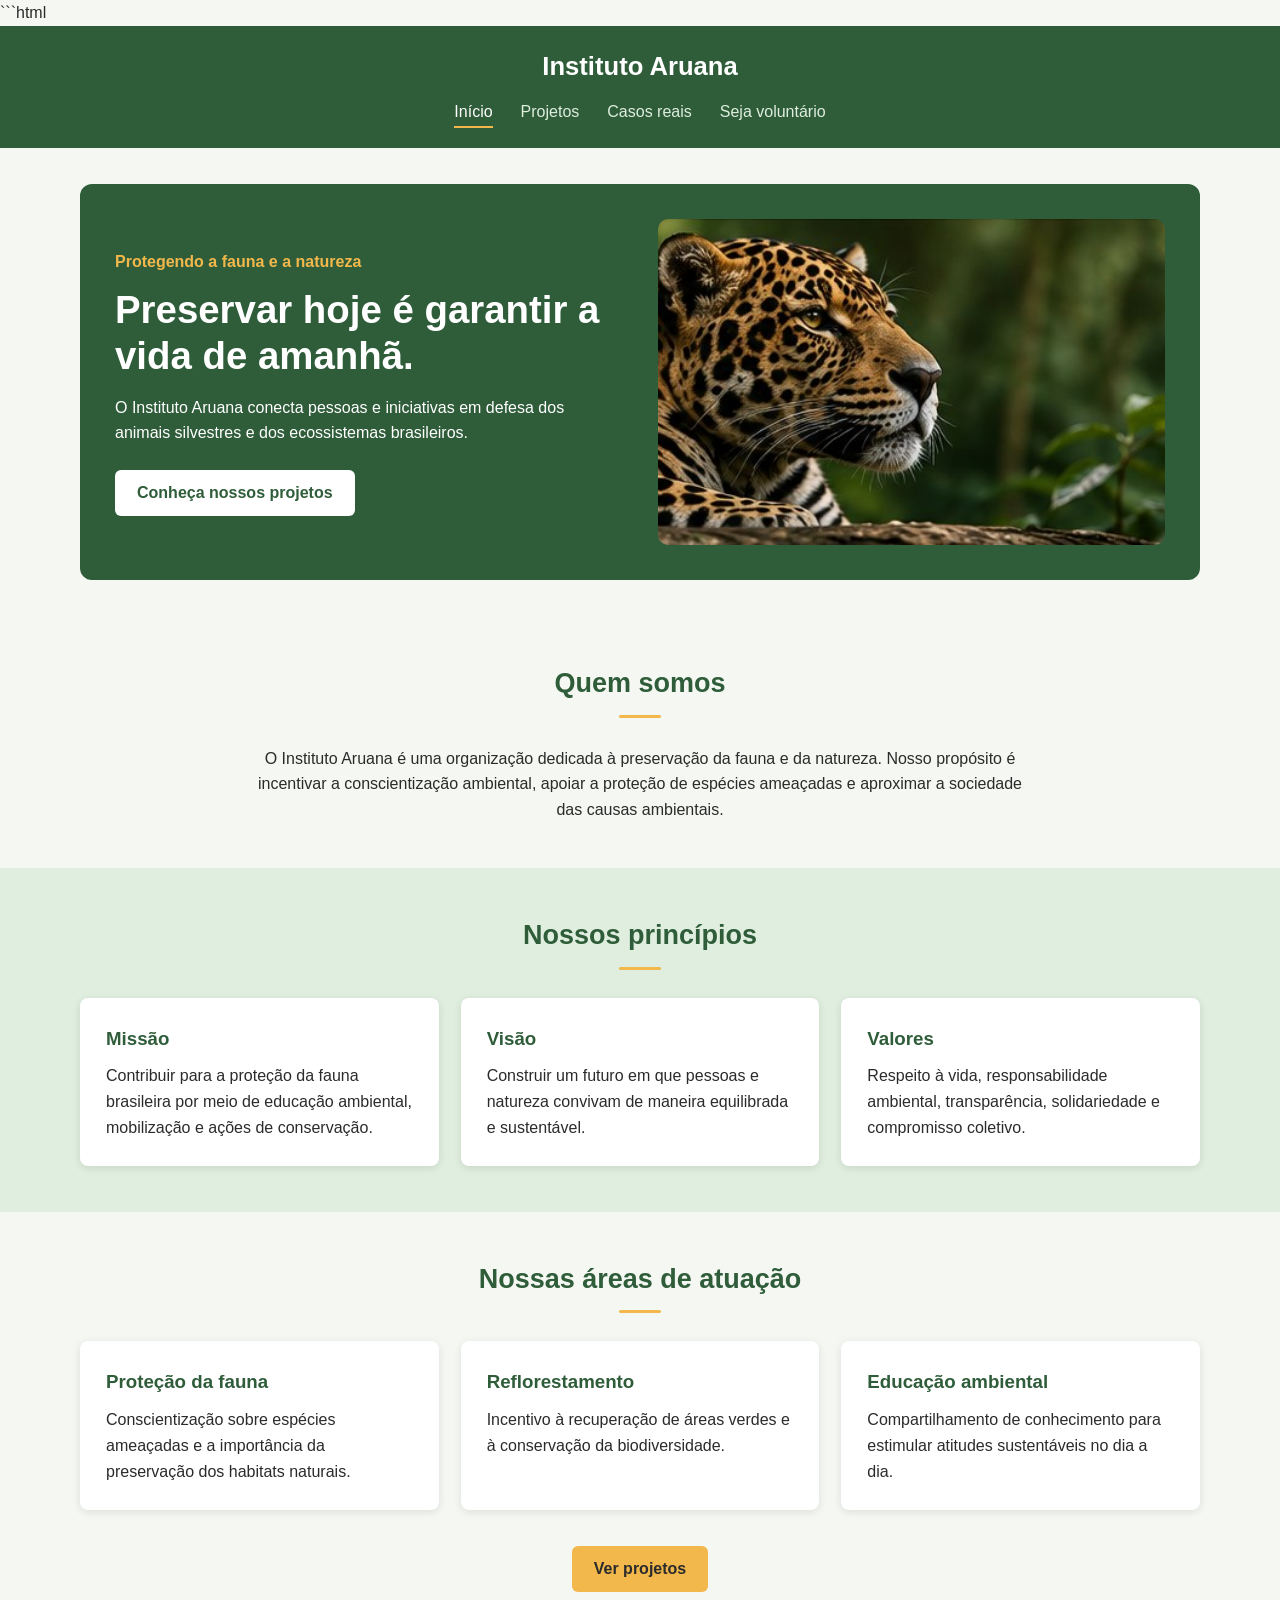
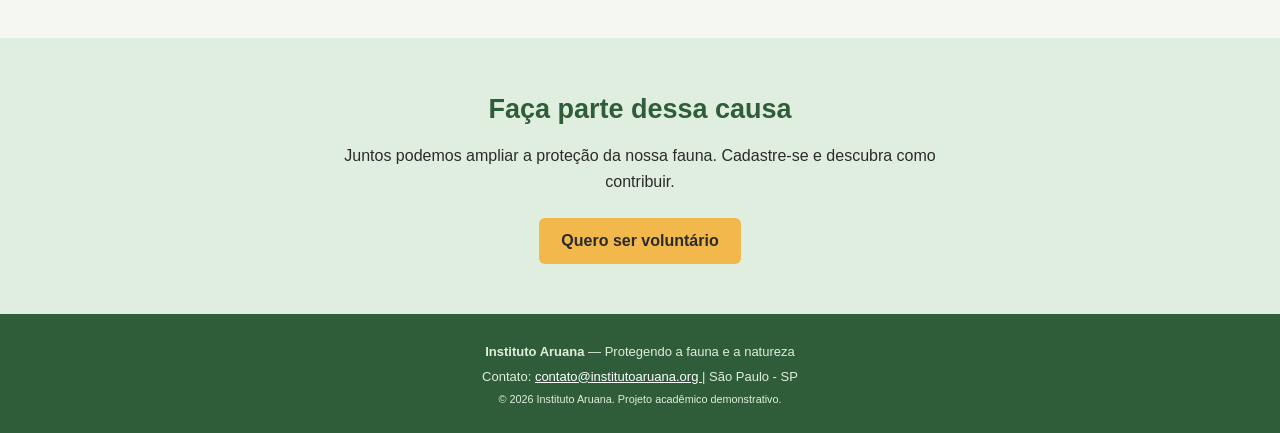
==== projeto1/index.html @ 1559ec9d "projeto finalizado" ====
```html
<!DOCTYPE html>
<html lang="pt-BR">
<head>
  <meta charset="UTF-8">
  <meta name="viewport" content="width=device-width, initial-scale=1.0">
  <meta name="description" content="Conheça o Instituto Aruana e suas iniciativas de proteção da fauna e da natureza brasileira.">

  <title>Início | Instituto Aruana</title>

  <link rel="stylesheet" href="css/index.css">
</head>

<body>
  <header class="topo">
    <a href="index.html" class="logo">Instituto Aruana</a>

    <button
      class="menu-btn"
      aria-label="Abrir menu"
      aria-expanded="false"
      aria-controls="menu"
      type="button"
      >
    </button>

    <nav id="menu" aria-label="Menu principal">
      <a href="index.html" class="ativo" aria-current="page">Início</a>
      <a href="projetos.html">Projetos</a>
      <a href="projetos.html#casos">Casos reais</a>
      <a href="cadastro.html">Seja voluntário</a>
    </nav>
  </header>

  <main>
    <section class="destaque" aria-labelledby="titulo-destaque">
      <div class="conteudo-destaque">
        <p class="etiqueta">Protegendo a fauna e a natureza</p>

        <h1 id="titulo-destaque">
          Preservar hoje é garantir a vida de amanhã.
        </h1>

        <p>
          O Instituto Aruana conecta pessoas e iniciativas em defesa dos
          animais silvestres e dos ecossistemas brasileiros.
        </p>

        <a class="botao botao-claro" href="projetos.html">
          Conheça nossos projetos
        </a>
      </div>

      <img
        src="imagens/fauna-brasileira.jpg"
        alt="Arara em meio à vegetação brasileira"
        width="560"
        height="360"
      >
    </section>

    <section class="secao" aria-labelledby="quem-somos">
      <h2 id="quem-somos">Quem somos</h2>
      <div class="linha-dourada" aria-hidden="true"></div>

      <p class="texto-central">
        O Instituto Aruana é uma organização dedicada à preservação da fauna
        e da natureza. Nosso propósito é incentivar a conscientização
        ambiental, apoiar a proteção de espécies ameaçadas e aproximar a
        sociedade das causas ambientais.
      </p>
    </section>

    <section class="secao secao-suave" aria-labelledby="principios">
      <h2 id="principios">Nossos princípios</h2>
      <div class="linha-dourada" aria-hidden="true"></div>

      <div class="grade">
        <article class="cartao">
          <h3>Missão</h3>
          <p>
            Contribuir para a proteção da fauna brasileira por meio de
            educação ambiental, mobilização e ações de conservação.
          </p>
        </article>

        <article class="cartao">
          <h3>Visão</h3>
          <p>
            Construir um futuro em que pessoas e natureza convivam de maneira
            equilibrada e sustentável.
          </p>
        </article>

        <article class="cartao">
          <h3>Valores</h3>
          <p>
            Respeito à vida, responsabilidade ambiental, transparência,
            solidariedade e compromisso coletivo.
          </p>
        </article>
      </div>
    </section>

    <section class="secao" aria-labelledby="acoes">
      <h2 id="acoes">Nossas áreas de atuação</h2>
      <div class="linha-dourada" aria-hidden="true"></div>

      <div class="grade">
        <article class="cartao">
          <h3>Proteção da fauna</h3>
          <p>
            Conscientização sobre espécies ameaçadas e a importância da
            preservação dos habitats naturais.
          </p>
        </article>

        <article class="cartao">
          <h3>Reflorestamento</h3>
          <p>
            Incentivo à recuperação de áreas verdes e à conservação da
            biodiversidade.
          </p>
        </article>

        <article class="cartao">
          <h3>Educação ambiental</h3>
          <p>
            Compartilhamento de conhecimento para estimular atitudes
            sustentáveis no dia a dia.
          </p>
        </article>
      </div>

      <p class="centro">
        <a class="botao" href="projetos.html">Ver projetos</a>
      </p>
    </section>

    <section class="convite" aria-labelledby="participe">
      <h2 id="participe">Faça parte dessa causa</h2>

      <p>
        Juntos podemos ampliar a proteção da nossa fauna. Cadastre-se e
        descubra como contribuir.
      </p>

      <a class="botao botao-claro" href="cadastro.html">
        Quero ser voluntário
      </a>
    </section>
  </main>

  <footer class="rodape">
    <p>
      <strong>Instituto Aruana</strong> — Protegendo a fauna e a natureza
    </p>

    <p>
      Contato:
      <a href="mailto:contato@institutoaruana.org">
        contato@institutoaruana.org
      </a>
      | São Paulo - SP
    </p>

    <small>
      &copy; 2026 Instituto Aruana. Projeto acadêmico demonstrativo.
    </small>
  </footer>

  <script src="js/index.js" defer></script>
</body>
</html>
---- projeto1/css/index.css ----
:root {
  --verde: #2f5d3a;
  --verde-claro: #dfeede;
  --amarelo: #f2b84b;
  --amarelo-escuro: #e0a532;
  --fundo: #f4f7f2;
  --texto: #2b2b2b;
  --sombra: 0 2px 8px rgba(0, 0, 0, 0.1);
}

* {
  margin: 0;
  padding: 0;
  box-sizing: border-box;
}

html {
  scroll-behavior: smooth;
}

body {
  font-family: Arial, Helvetica, sans-serif;
  color: var(--texto);
  background: var(--fundo);
  line-height: 1.6;
}

a:focus-visible,
button:focus-visible {
  outline: 3px solid var(--amarelo);
  outline-offset: 3px;
}

.topo {
  display: flex;
  flex-direction: column;
  align-items: center;
  gap: 12px;
  padding: 20px;
  background: var(--verde);
  position: sticky;
  top: 0;
  z-index: 10;
}

.logo {
  color: #fff;
  font-size: 1.6rem;
  font-weight: bold;
  text-decoration: none;
}

.menu-btn {
  display: none;
  background: none;
  border: 2px solid var(--verde-claro);
  color: #fff;
  font-size: 1.4rem;
  padding: 2px 12px;
  border-radius: 6px;
  cursor: pointer;
}

.topo nav {
  display: flex;
  justify-content: center;
  align-items: center;
  flex-wrap: wrap;
  gap: 28px;
}

.topo nav a {
  color: var(--verde-claro);
  text-decoration: none;
  padding-bottom: 2px;
  border-bottom: 2px solid transparent;
  transition: color 0.2s, border-color 0.2s;
}

.topo nav a:hover,
.topo nav a.ativo {
  color: #fff;
  border-bottom-color: var(--amarelo);
}

/* Destaque inicial */
.destaque {
  max-width: 1120px;
  margin: 36px auto;
  padding: 35px;
  background: var(--verde);
  color: #fff;
  border-radius: 12px;
  display: grid;
  grid-template-columns: 1fr 1fr;
  gap: 35px;
  align-items: center;
}

.destaque h1 {
  font-size: clamp(26px, 3vw, 42px);
  line-height: 1.2;
  margin: 8px 0 16px;
}

.destaque p {
  margin-bottom: 12px;
}

.etiqueta {
  color: var(--amarelo);
  font-weight: bold;
}

.destaque img {
  width: 100%;
  height: auto;
  aspect-ratio: 14 / 9;
  object-fit: cover;
  border-radius: 10px;
  background: var(--verde-claro);
}

.botao {
  display: inline-block;
  padding: 10px 22px;
  background: var(--amarelo);
  color: var(--texto);
  border-radius: 6px;
  text-decoration: none;
  font-weight: bold;
  margin-top: 12px;
  transition: background 0.2s;
}

.botao:hover {
  background: var(--amarelo-escuro);
}

.botao-claro {
  background: #fff;
  color: var(--verde);
}

.botao-claro:hover {
  background: var(--verde-claro);
}

.secao {
  padding: 46px 24px;
  max-width: 1168px;
  margin: auto;
}

.secao h2,
.convite h2 {
  text-align: center;
  margin: 0;
  font-size: 27px;
  color: var(--verde);
}

.linha-dourada {
  width: 42px;
  height: 3px;
  background: var(--amarelo);
  margin: 9px auto 28px;
  border-radius: 2px;
}

.texto-central {
  max-width: 790px;
  margin: auto;
  text-align: center;
}

.secao-suave {
  max-width: none;
  background: var(--verde-claro);
}

.secao-suave .grade {
  max-width: 1120px;
  margin: auto;
}

.grade {
  display: grid;
  grid-template-columns: repeat(3, minmax(0, 1fr));
  gap: 22px;
}

.cartao {
  background: #fff;
  border-radius: 8px;
  padding: 26px;
  box-shadow: var(--sombra);
}

.cartao h3 {
  color: var(--verde);
  margin: 0 0 10px;
}

.cartao p {
  margin: 0;
}

.centro {
  text-align: center;
  margin-top: 24px;
}

.convite {
  background: var(--verde-claro);
  padding: 50px 20px;
  text-align: center;
}

.convite p {
  max-width: 650px;
  margin: 12px auto;
}

.convite .botao {
  background: var(--amarelo);
  color: var(--texto);
}

.rodape {
  background: var(--verde);
  color: var(--verde-claro);
  text-align: center;
  padding: 24px 16px;
  font-size: 13px;
}

.rodape p {
  margin: 4px 0;
}

.rodape a {
  color: #fff;
}

@media (max-width: 760px) {
  .destaque {
    grid-template-columns: 1fr;
    margin: 18px 14px;
    padding: 25px;
  }

  .grade {
    grid-template-columns: 1fr;
  }

  .secao {
    padding: 34px 18px;
  }
}

@media (max-width: 700px) {
  .menu-btn {
    display: block;
  }

  .topo nav {
    display: none;
    flex-direction: column;
    gap: 12px;
  }

  .topo nav.aberto {
    display: flex;
  }

  .destaque h1 {
    font-size: 2rem;
  }
}

@media (prefers-reduced-motion: reduce) {
  *,
  *::before,
  *::after {
    scroll-behavior: auto !important;
    transition: none !important;
  }
}
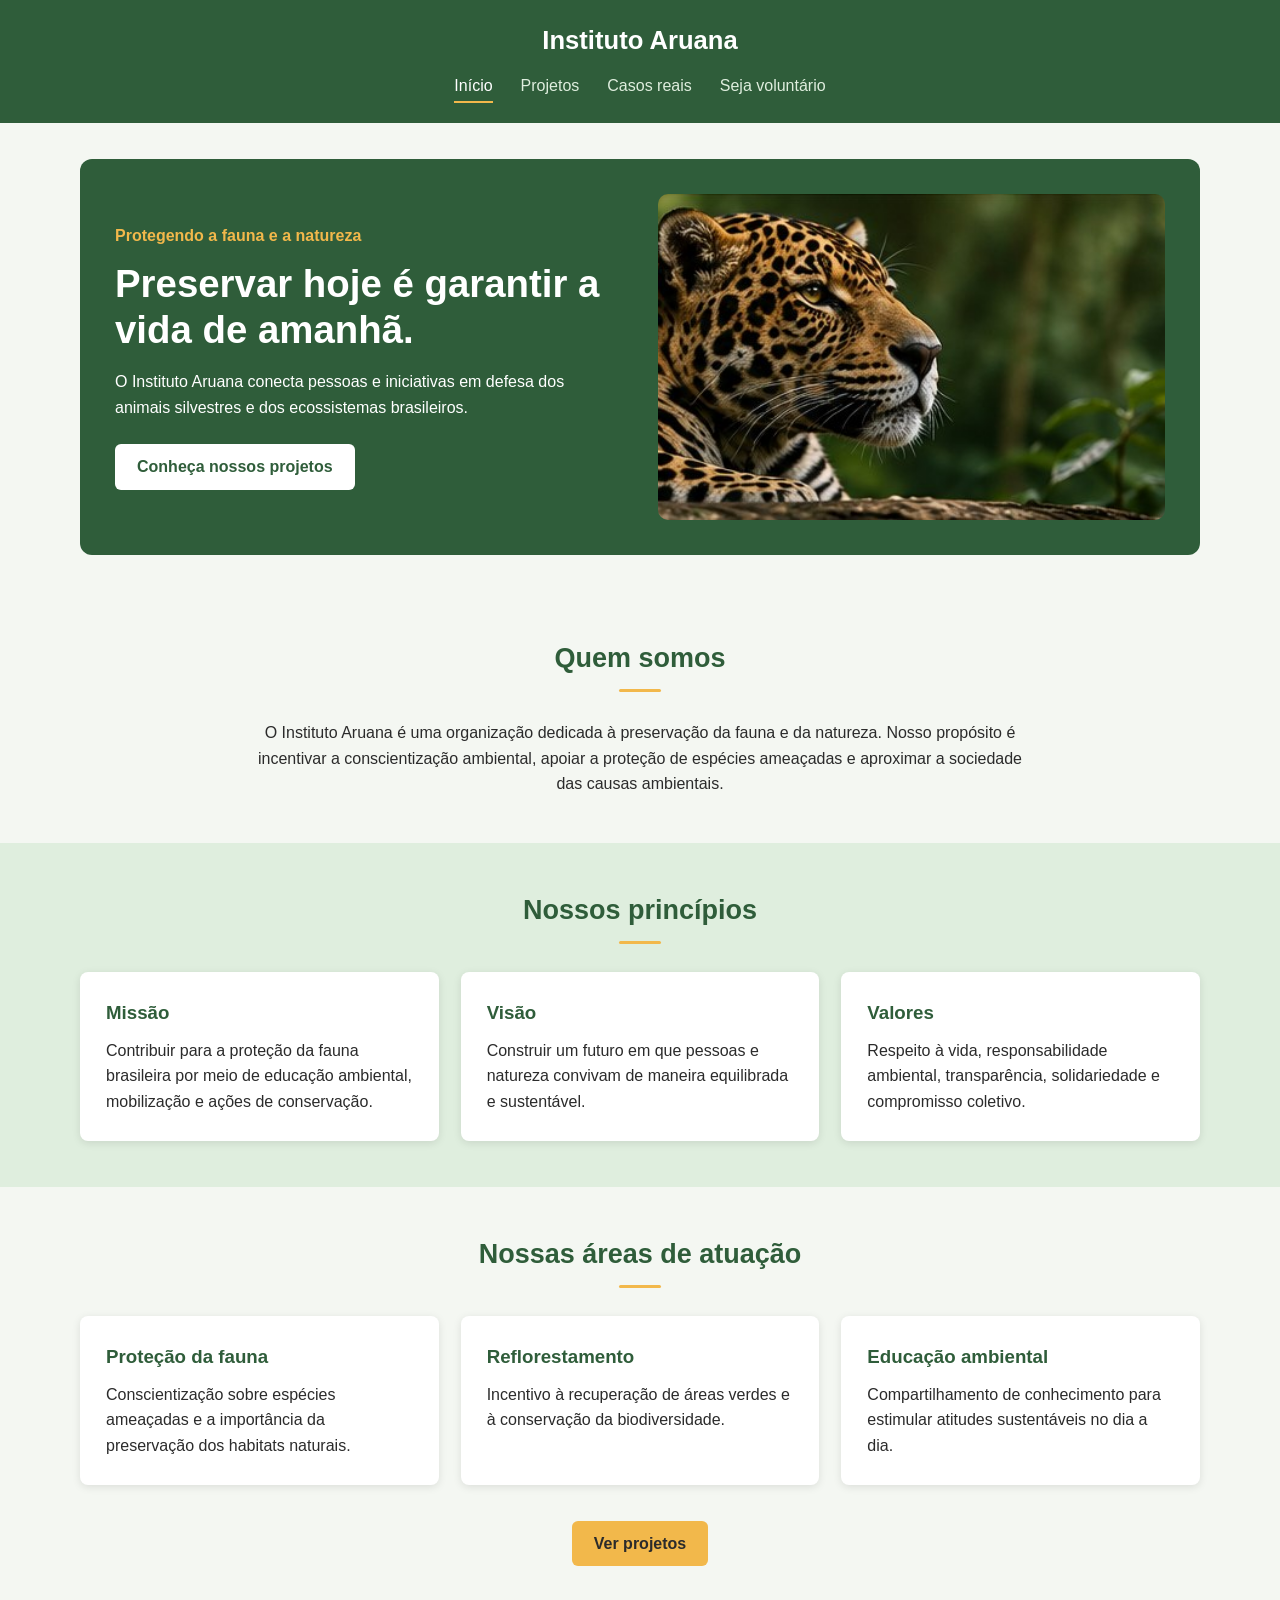
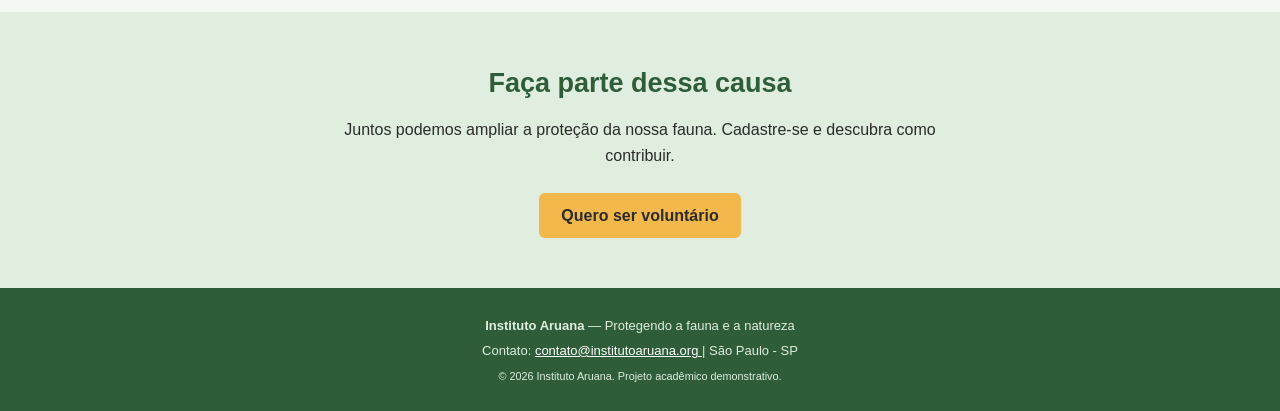
==== commit 65d80712: "wip" ====
--- a/projeto1/index.html
+++ b/projeto1/index.html
@@ -1,4 +1,3 @@
-```html
 <!DOCTYPE html>
 <html lang="pt-BR">
 <head>
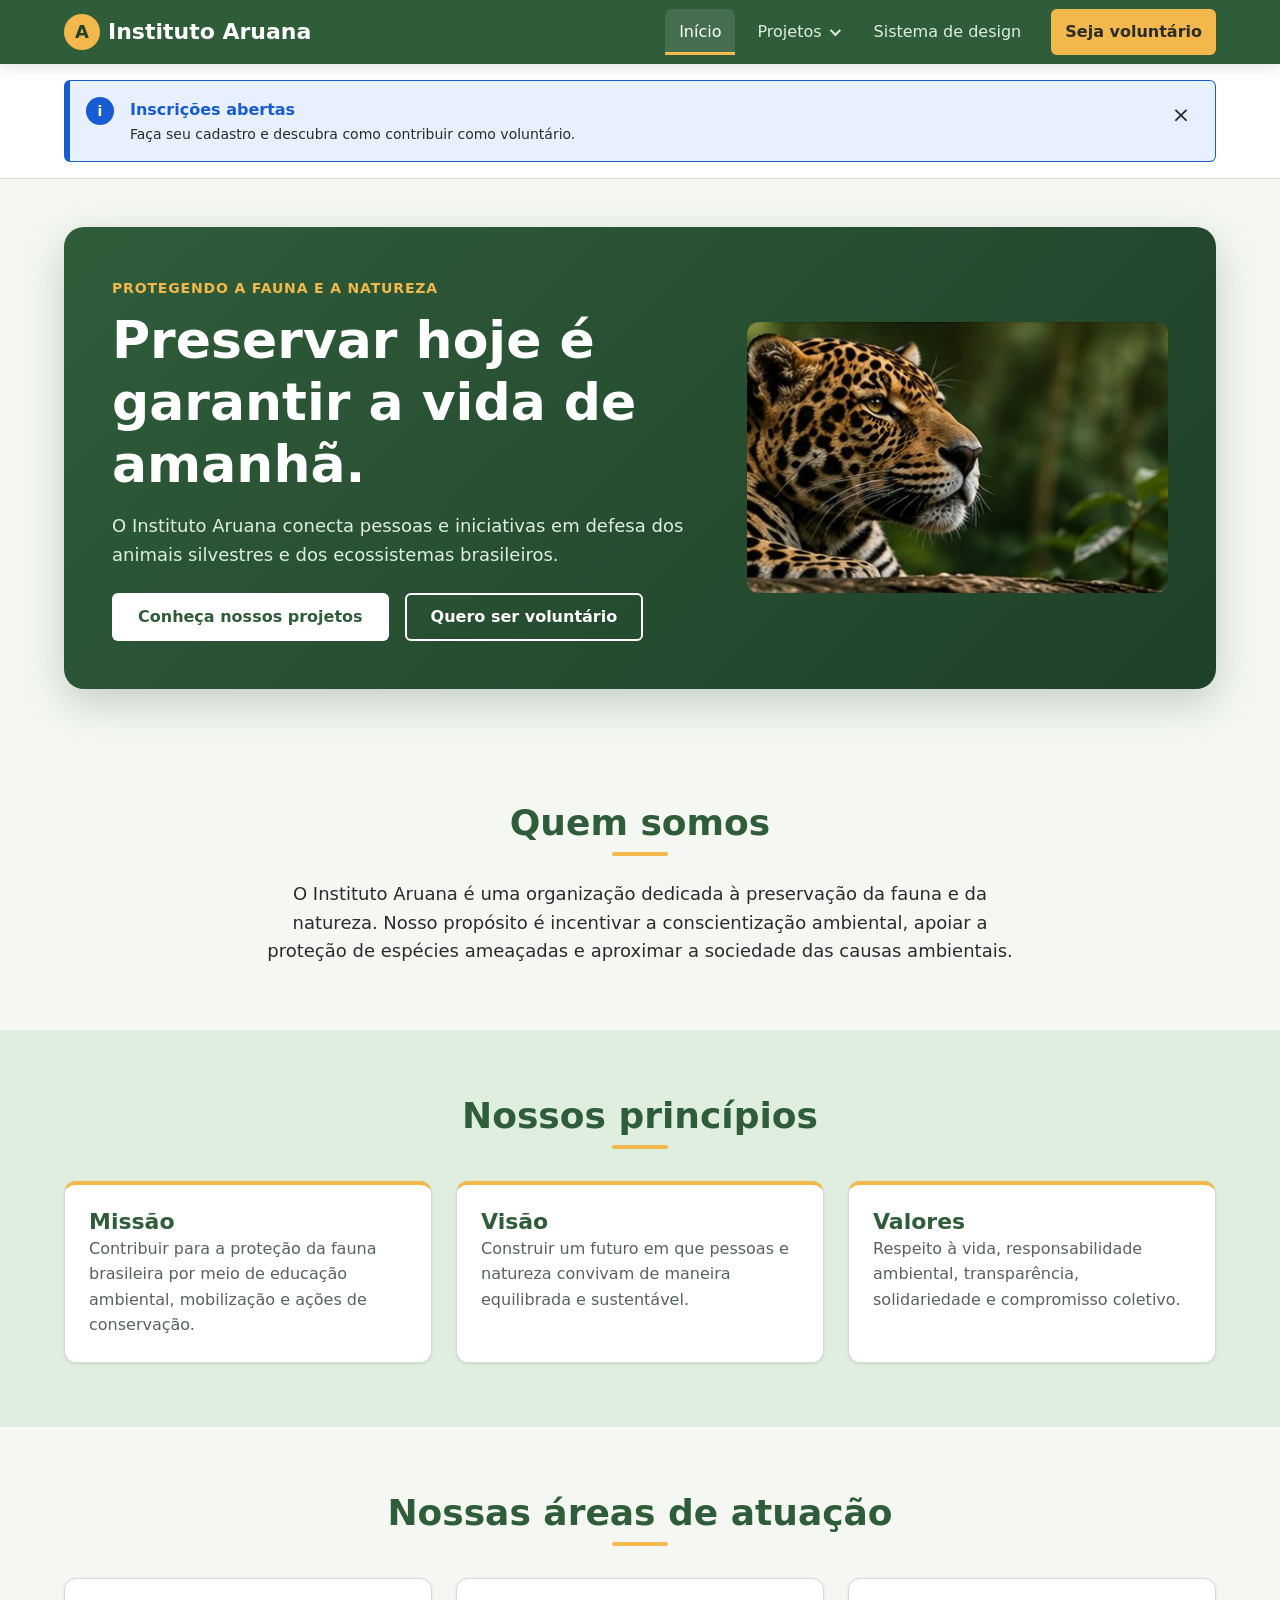
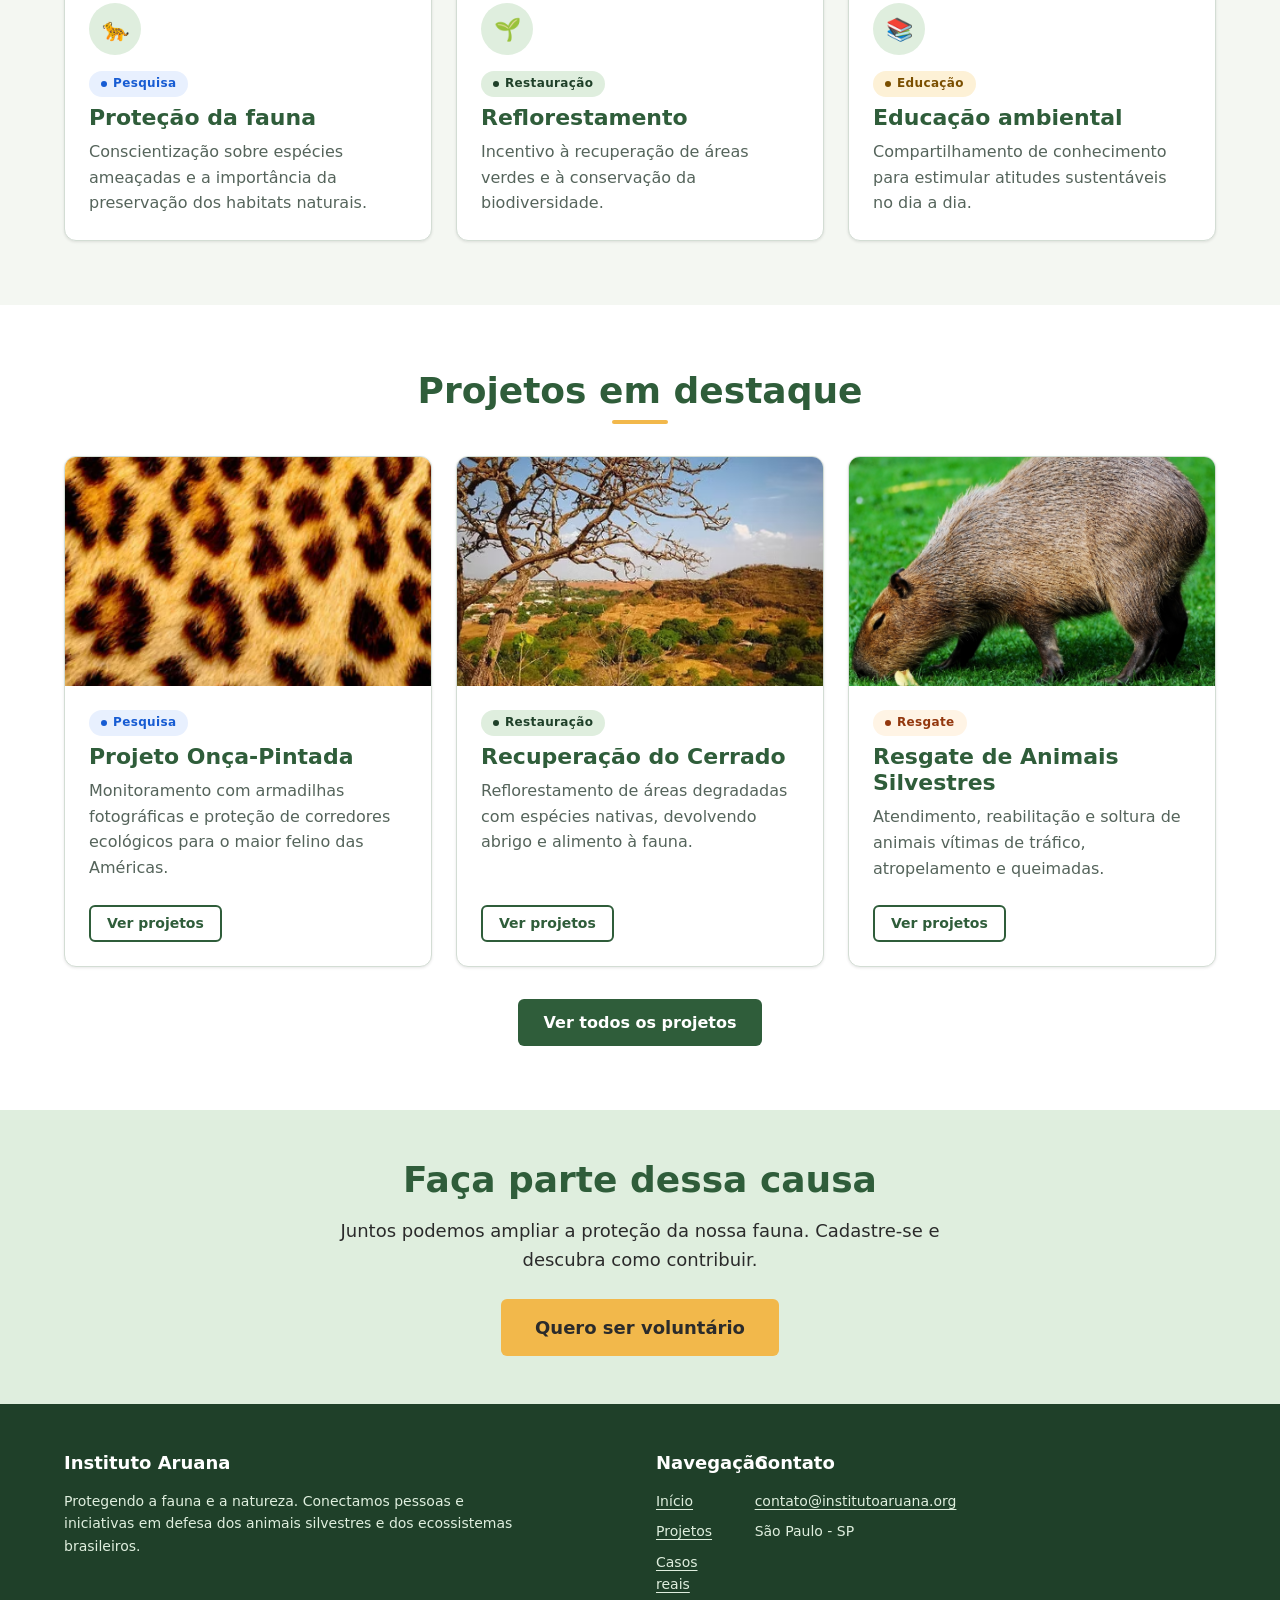
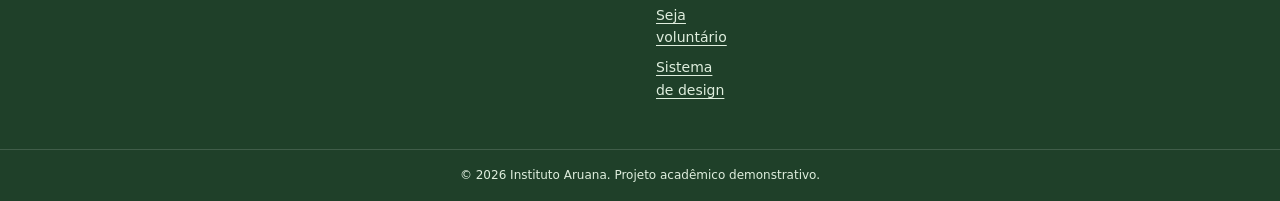
==== commit 302313a8: "atividade 2" ====
--- a/projeto1/index.html
+++ b/projeto1/index.html
@@ -4,170 +4,238 @@
   <meta charset="UTF-8">
   <meta name="viewport" content="width=device-width, initial-scale=1.0">
   <meta name="description" content="Conheça o Instituto Aruana e suas iniciativas de proteção da fauna e da natureza brasileira.">
-
   <title>Início | Instituto Aruana</title>
-
-  <link rel="stylesheet" href="css/index.css">
+  <link rel="stylesheet" href="css/style.css">
 </head>
 
 <body>
+  <a class="pular-link" href="#conteudo">Ir para o conteúdo</a>
+
   <header class="topo">
-    <a href="index.html" class="logo">Instituto Aruana</a>
-
-    <button
-      class="menu-btn"
-      aria-label="Abrir menu"
-      aria-expanded="false"
-      aria-controls="menu"
-      type="button"
-      >
-    </button>
-
-    <nav id="menu" aria-label="Menu principal">
-      <a href="index.html" class="ativo" aria-current="page">Início</a>
-      <a href="projetos.html">Projetos</a>
-      <a href="projetos.html#casos">Casos reais</a>
-      <a href="cadastro.html">Seja voluntário</a>
-    </nav>
+    <div class="container topo__interno">
+      <a href="index.html" class="logo" aria-label="Instituto Aruana - página inicial">
+        <span class="logo__marca" aria-hidden="true">A</span>
+        Instituto Aruana
+      </a>
+
+      <button class="menu-btn" id="menu-btn" type="button"
+              aria-label="Abrir menu" aria-expanded="false" aria-controls="menu">
+        <span class="menu-btn__barra"></span>
+        <span class="menu-btn__barra"></span>
+        <span class="menu-btn__barra"></span>
+      </button>
+
+      <nav class="menu" id="menu" aria-label="Menu principal">
+        <ul class="menu__lista">
+          <li><a href="index.html" class="menu__link ativo" aria-current="page">Início</a></li>
+
+          <li class="menu__item--sub">
+            <button class="menu__link menu__toggle" type="button"
+                    aria-expanded="false" aria-haspopup="true" aria-controls="submenu-projetos">
+              Projetos
+            </button>
+            <ul class="submenu" id="submenu-projetos">
+              <li><a class="menu__link" href="projetos.html">Todos os projetos</a></li>
+              <li><a class="menu__link" href="projetos.html#casos">Casos reais</a></li>
+              <li><a class="menu__link" href="projetos.html#como-ajudar">Como ajudar</a></li>
+            </ul>
+          </li>
+
+          <li><a href="sistema-design.html" class="menu__link">Sistema de design</a></li>
+          <li><a href="cadastro.html" class="menu__link menu__link--destaque">Seja voluntário</a></li>
+        </ul>
+      </nav>
+    </div>
   </header>
 
-  <main>
-    <section class="destaque" aria-labelledby="titulo-destaque">
-      <div class="conteudo-destaque">
-        <p class="etiqueta">Protegendo a fauna e a natureza</p>
-
-        <h1 id="titulo-destaque">
-          Preservar hoje é garantir a vida de amanhã.
-        </h1>
-
-        <p>
-          O Instituto Aruana conecta pessoas e iniciativas em defesa dos
-          animais silvestres e dos ecossistemas brasileiros.
+  <main id="conteudo">
+    <div class="faixa-aviso">
+      <div class="container">
+        <div class="alerta alerta--info" role="status">
+          <span class="alerta__icone" aria-hidden="true">i</span>
+          <div class="alerta__conteudo">
+            <strong class="alerta__titulo">Inscrições abertas</strong>
+            <p>Faça seu cadastro e descubra como contribuir como voluntário.</p>
+          </div>
+          <button class="botao-icone" type="button" data-alerta-fechar aria-label="Fechar aviso">×</button>
+        </div>
+      </div>
+    </div>
+
+    <section class="hero" aria-labelledby="titulo-destaque">
+      <div class="container">
+        <div class="hero__caixa">
+          <div class="grid-12 grid-12--centro grid-12--largo">
+            <div class="col-12 col-md-7">
+              <span class="etiqueta">Protegendo a fauna e a natureza</span>
+              <h1 id="titulo-destaque">Preservar hoje é garantir a vida de amanhã.</h1>
+              <p>O Instituto Aruana conecta pessoas e iniciativas em defesa dos animais silvestres e dos ecossistemas brasileiros.</p>
+              <div class="botoes">
+                <a class="botao botao--claro" href="projetos.html">Conheça nossos projetos</a>
+                <a class="botao botao--contorno-claro" href="cadastro.html">Quero ser voluntário</a>
+              </div>
+            </div>
+
+            <div class="col-12 col-md-5">
+              <img class="hero__imagem" src="imagens/fauna-brasileira.jpg"
+                   alt="Arara em meio à vegetação brasileira" width="560" height="360">
+            </div>
+          </div>
+        </div>
+      </div>
+    </section>
+
+    <section class="secao" aria-labelledby="quem-somos">
+      <div class="container">
+        <h2 class="titulo-secao" id="quem-somos">Quem somos</h2>
+        <p class="texto-central">
+          O Instituto Aruana é uma organização dedicada à preservação da fauna e da natureza.
+          Nosso propósito é incentivar a conscientização ambiental, apoiar a proteção de espécies
+          ameaçadas e aproximar a sociedade das causas ambientais.
         </p>
-
-        <a class="botao botao-claro" href="projetos.html">
-          Conheça nossos projetos
-        </a>
-      </div>
-
-      <img
-        src="imagens/fauna-brasileira.jpg"
-        alt="Arara em meio à vegetação brasileira"
-        width="560"
-        height="360"
-      >
-    </section>
-
-    <section class="secao" aria-labelledby="quem-somos">
-      <h2 id="quem-somos">Quem somos</h2>
-      <div class="linha-dourada" aria-hidden="true"></div>
-
-      <p class="texto-central">
-        O Instituto Aruana é uma organização dedicada à preservação da fauna
-        e da natureza. Nosso propósito é incentivar a conscientização
-        ambiental, apoiar a proteção de espécies ameaçadas e aproximar a
-        sociedade das causas ambientais.
-      </p>
-    </section>
-
-    <section class="secao secao-suave" aria-labelledby="principios">
-      <h2 id="principios">Nossos princípios</h2>
-      <div class="linha-dourada" aria-hidden="true"></div>
-
-      <div class="grade">
-        <article class="cartao">
-          <h3>Missão</h3>
-          <p>
-            Contribuir para a proteção da fauna brasileira por meio de
-            educação ambiental, mobilização e ações de conservação.
-          </p>
-        </article>
-
-        <article class="cartao">
-          <h3>Visão</h3>
-          <p>
-            Construir um futuro em que pessoas e natureza convivam de maneira
-            equilibrada e sustentável.
-          </p>
-        </article>
-
-        <article class="cartao">
-          <h3>Valores</h3>
-          <p>
-            Respeito à vida, responsabilidade ambiental, transparência,
-            solidariedade e compromisso coletivo.
-          </p>
-        </article>
+      </div>
+    </section>
+
+    <section class="secao secao--suave" aria-labelledby="principios">
+      <div class="container">
+        <h2 class="titulo-secao cabecalho-secao" id="principios">Nossos princípios</h2>
+
+        <div class="grid-12">
+          <article class="col-12 col-md-4 cartao cartao--principio">
+            <h3 class="cartao__titulo">Missão</h3>
+            <p class="cartao__texto">Contribuir para a proteção da fauna brasileira por meio de educação ambiental, mobilização e ações de conservação.</p>
+          </article>
+
+          <article class="col-12 col-md-4 cartao cartao--principio">
+            <h3 class="cartao__titulo">Visão</h3>
+            <p class="cartao__texto">Construir um futuro em que pessoas e natureza convivam de maneira equilibrada e sustentável.</p>
+          </article>
+
+          <article class="col-12 col-md-4 cartao cartao--principio">
+            <h3 class="cartao__titulo">Valores</h3>
+            <p class="cartao__texto">Respeito à vida, responsabilidade ambiental, transparência, solidariedade e compromisso coletivo.</p>
+          </article>
+        </div>
       </div>
     </section>
 
     <section class="secao" aria-labelledby="acoes">
-      <h2 id="acoes">Nossas áreas de atuação</h2>
-      <div class="linha-dourada" aria-hidden="true"></div>
-
-      <div class="grade">
-        <article class="cartao">
-          <h3>Proteção da fauna</h3>
-          <p>
-            Conscientização sobre espécies ameaçadas e a importância da
-            preservação dos habitats naturais.
-          </p>
-        </article>
-
-        <article class="cartao">
-          <h3>Reflorestamento</h3>
-          <p>
-            Incentivo à recuperação de áreas verdes e à conservação da
-            biodiversidade.
-          </p>
-        </article>
-
-        <article class="cartao">
-          <h3>Educação ambiental</h3>
-          <p>
-            Compartilhamento de conhecimento para estimular atitudes
-            sustentáveis no dia a dia.
-          </p>
-        </article>
-      </div>
-
-      <p class="centro">
-        <a class="botao" href="projetos.html">Ver projetos</a>
-      </p>
+      <div class="container">
+        <h2 class="titulo-secao cabecalho-secao" id="acoes">Nossas áreas de atuação</h2>
+
+        <div class="grid-12">
+          <article class="col-12 col-sm-6 col-lg-4 cartao cartao--icone">
+            <span class="cartao__icone" aria-hidden="true">🐆</span>
+            <span class="selo selo--info">Pesquisa</span>
+            <h3 class="cartao__titulo">Proteção da fauna</h3>
+            <p class="cartao__texto">Conscientização sobre espécies ameaçadas e a importância da preservação dos habitats naturais.</p>
+          </article>
+
+          <article class="col-12 col-sm-6 col-lg-4 cartao cartao--icone">
+            <span class="cartao__icone" aria-hidden="true">🌱</span>
+            <span class="selo selo--primario">Restauração</span>
+            <h3 class="cartao__titulo">Reflorestamento</h3>
+            <p class="cartao__texto">Incentivo à recuperação de áreas verdes e à conservação da biodiversidade.</p>
+          </article>
+
+          <article class="col-12 col-sm-6 col-lg-4 cartao cartao--icone">
+            <span class="cartao__icone" aria-hidden="true">📚</span>
+            <span class="selo selo--secundario">Educação</span>
+            <h3 class="cartao__titulo">Educação ambiental</h3>
+            <p class="cartao__texto">Compartilhamento de conhecimento para estimular atitudes sustentáveis no dia a dia.</p>
+          </article>
+        </div>
+      </div>
+    </section>
+
+    <section class="secao secao--branca" aria-labelledby="destaques">
+      <div class="container">
+        <h2 class="titulo-secao cabecalho-secao" id="destaques">Projetos em destaque</h2>
+
+        <div class="grid-12">
+          <article class="col-12 col-md-6 col-lg-4 cartao">
+            <div class="cartao__img"><img src="imagens/onca-projeto.png" alt="Onça-pintada na mata" loading="lazy"></div>
+            <div class="cartao__corpo">
+              <div class="cartao__meta"><span class="selo selo--info">Pesquisa</span></div>
+              <h3 class="cartao__titulo">Projeto Onça-Pintada</h3>
+              <p class="cartao__texto">Monitoramento com armadilhas fotográficas e proteção de corredores ecológicos para o maior felino das Américas.</p>
+              <div class="cartao__rodape"><a class="botao botao--contorno botao--sm" href="projetos.html">Ver projetos</a></div>
+            </div>
+          </article>
+
+          <article class="col-12 col-md-6 col-lg-4 cartao">
+            <div class="cartao__img"><img src="imagens/cerrado.png" alt="Paisagem do Cerrado" loading="lazy"></div>
+            <div class="cartao__corpo">
+              <div class="cartao__meta"><span class="selo selo--primario">Restauração</span></div>
+              <h3 class="cartao__titulo">Recuperação do Cerrado</h3>
+              <p class="cartao__texto">Reflorestamento de áreas degradadas com espécies nativas, devolvendo abrigo e alimento à fauna.</p>
+              <div class="cartao__rodape"><a class="botao botao--contorno botao--sm" href="projetos.html">Ver projetos</a></div>
+            </div>
+          </article>
+
+          <article class="col-12 col-md-6 col-lg-4 cartao">
+            <div class="cartao__img"><img src="imagens/animal-silvestre.png" alt="Animal silvestre resgatado" loading="lazy"></div>
+            <div class="cartao__corpo">
+              <div class="cartao__meta"><span class="selo selo--aviso">Resgate</span></div>
+              <h3 class="cartao__titulo">Resgate de Animais Silvestres</h3>
+              <p class="cartao__texto">Atendimento, reabilitação e soltura de animais vítimas de tráfico, atropelamento e queimadas.</p>
+              <div class="cartao__rodape"><a class="botao botao--contorno botao--sm" href="projetos.html">Ver projetos</a></div>
+            </div>
+          </article>
+        </div>
+
+        <p class="texto-centro mt-4"><a class="botao botao--verde" href="projetos.html">Ver todos os projetos</a></p>
+      </div>
     </section>
 
     <section class="convite" aria-labelledby="participe">
-      <h2 id="participe">Faça parte dessa causa</h2>
-
-      <p>
-        Juntos podemos ampliar a proteção da nossa fauna. Cadastre-se e
-        descubra como contribuir.
-      </p>
-
-      <a class="botao botao-claro" href="cadastro.html">
-        Quero ser voluntário
-      </a>
+      <div class="container">
+        <h2 id="participe">Faça parte dessa causa</h2>
+        <p>Juntos podemos ampliar a proteção da nossa fauna. Cadastre-se e descubra como contribuir.</p>
+        <a class="botao botao--lg" href="cadastro.html">Quero ser voluntário</a>
+      </div>
     </section>
   </main>
 
   <footer class="rodape">
-    <p>
-      <strong>Instituto Aruana</strong> — Protegendo a fauna e a natureza
-    </p>
-
-    <p>
-      Contato:
-      <a href="mailto:contato@institutoaruana.org">
-        contato@institutoaruana.org
-      </a>
-      | São Paulo - SP
-    </p>
-
-    <small>
-      &copy; 2026 Instituto Aruana. Projeto acadêmico demonstrativo.
-    </small>
+    <div class="container rodape__topo">
+      <div class="grid-12 grid-12--largo">
+        <div class="col-12 col-md-6 col-lg-5">
+          <h2>Instituto Aruana</h2>
+          <p>Protegendo a fauna e a natureza. Conectamos pessoas e iniciativas em defesa dos animais silvestres e dos ecossistemas brasileiros.</p>
+        </div>
+
+        <div class="col-6 col-md-3 col-lg-3 lg-inicio-7">
+          <h2>Navegação</h2>
+          <ul>
+            <li><a href="index.html">Início</a></li>
+            <li><a href="projetos.html">Projetos</a></li>
+            <li><a href="projetos.html#casos">Casos reais</a></li>
+            <li><a href="cadastro.html">Seja voluntário</a></li>
+            <li><a href="sistema-design.html">Sistema de design</a></li>
+          </ul>
+        </div>
+
+        <div class="col-6 col-md-3 col-lg-3">
+          <h2>Contato</h2>
+          <ul>
+            <li><a href="mailto:contato@institutoaruana.org">contato@institutoaruana.org</a></li>
+            <li>São Paulo - SP</li>
+          </ul>
+        </div>
+      </div>
+    </div>
+
+    <div class="rodape__base">
+      <div class="container">
+        &copy; 2026 Instituto Aruana. Projeto acadêmico demonstrativo.
+      </div>
+    </div>
   </footer>
 
-  <script src="js/index.js" defer></script>
+  <div class="toasts" id="toasts" aria-live="polite"></div>
+
+  <script src="js/ui.js"></script>
+  <script src="js/nav.js" defer></script>
 </body>
-</html>+</html>
--- a/projeto1/css/style.css
+++ b/projeto1/css/style.css
@@ -0,0 +1,32 @@
+/* ==========================================================
+   Instituto Aruana — Entrega II
+   Ponto de entrada do CSS. Cada página carrega apenas este
+   arquivo; os módulos abaixo são importados em ordem.
+   ========================================================== */
+
+/* 1. Base: tokens do sistema de design, reset e tipografia */
+@import url("base/variables.css");
+@import url("base/reset.css");
+@import url("base/typography.css");
+
+/* 2. Layout: estrutura geral (CSS Grid) e grid de 12 colunas */
+@import url("layout/layout.css");
+@import url("layout/grid.css");
+
+/* 3. Componentes reutilizáveis */
+@import url("components/header-nav.css");
+@import url("components/buttons.css");
+@import url("components/cards.css");
+@import url("components/badges.css");
+@import url("components/forms.css");
+@import url("components/feedback.css");
+@import url("components/footer.css");
+
+/* 4. Páginas (estilos específicos de cada tela) */
+@import url("pages/home.css");
+@import url("pages/projetos.css");
+@import url("pages/cadastro.css");
+@import url("pages/sistema-design.css");
+
+/* 5. Utilitários (sempre por último para poderem sobrescrever) */
+@import url("base/utilities.css");
